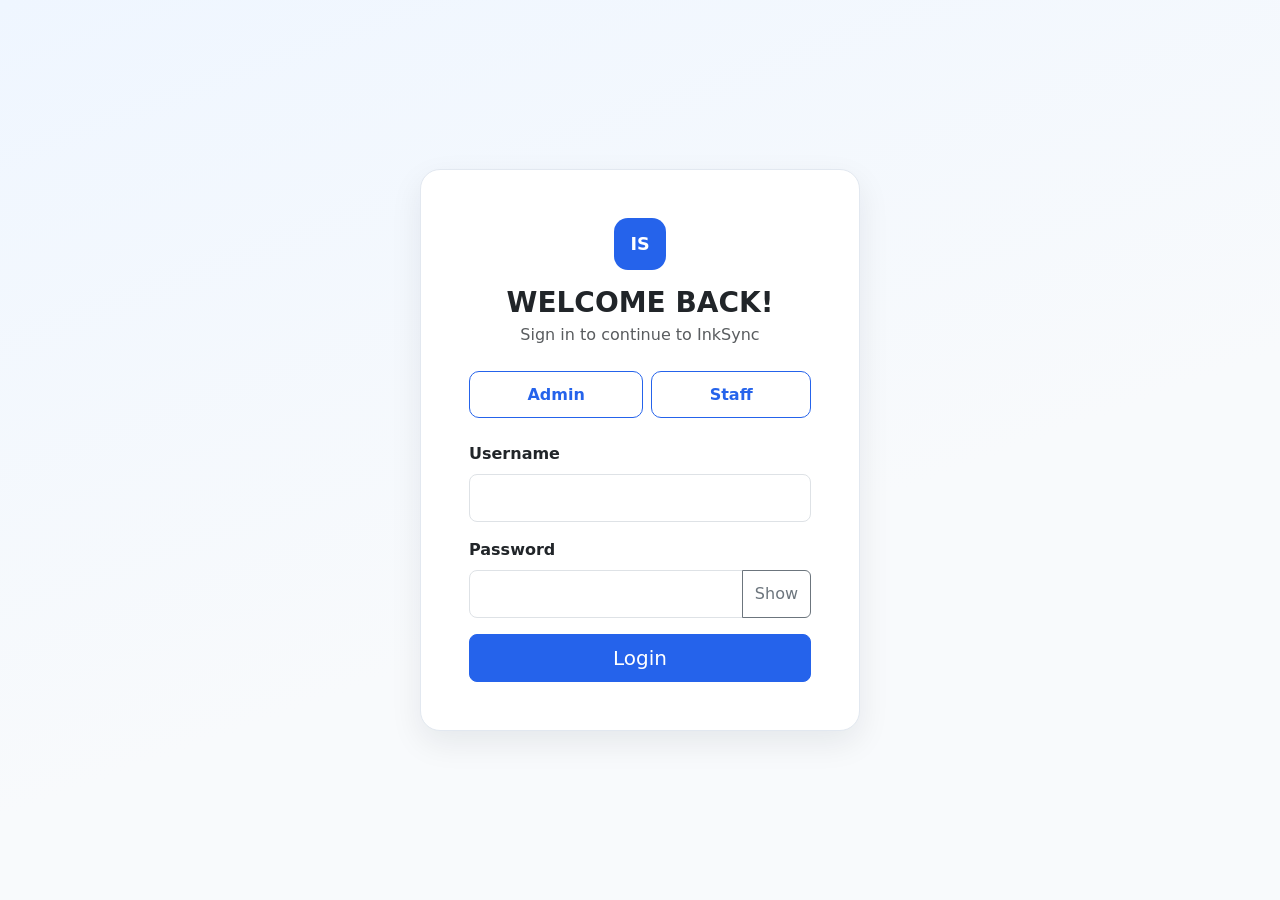
==== frontend/html/dashboard.html @ 759f875b "login page" ====
<!DOCTYPE html>
<html lang="en">
<head>
  <meta charset="UTF-8">
  <meta name="viewport" content="width=device-width, initial-scale=1">
  <title>InkSync</title>
  <link href="https://cdn.jsdelivr.net/npm/bootstrap@5.3.3/dist/css/bootstrap.min.css" rel="stylesheet">
  <link href="../css/style.css" rel="stylesheet">
</head>
<body>
  <header class="navbar bg-white border-bottom sticky-top px-3">
    <button class="btn d-md-none" type="button" data-bs-toggle="offcanvas" data-bs-target="#sidebar" aria-controls="sidebar" aria-label="Open navigation">&#9776;</button>
    <a class="navbar-brand fw-bold text-primary" href="#">InkSync</a>
    <span class="ms-auto text-muted small">Order Tracking Board</span>
  </header>

  <div class="container-fluid">
    <div class="row">
      <nav id="sidebar" class="offcanvas-md offcanvas-start col-md-3 col-lg-2 bg-dark text-white p-0" tabindex="-1" aria-label="Main navigation">
        <div class="offcanvas-header">
          <span class="fw-bold">InkSync</span>
          <button type="button" class="btn-close btn-close-white" data-bs-dismiss="offcanvas" data-bs-target="#sidebar" aria-label="Close navigation"></button>
        </div>
        <div class="offcanvas-body d-flex flex-column">
  <ul class="nav flex-column w-100">
    <li class="nav-item"><a class="nav-link text-white" href="#">Dashboard</a></li>
    <li class="nav-item"><a class="nav-link text-white" href="#">Order Logs</a></li>
  </ul>
  <div class="mt-auto pt-3 border-top border-secondary w-100">
    <div class="small mb-2">Signed in as <span id="userRole" class="badge bg-primary"></span></div>
    <button type="button" id="logoutBtn" class="btn btn-outline-light btn-sm w-100">Logout</button>
  </div>
</div>
      </nav>

      <main class="col-md-9 col-lg-10 p-4">
        <h1 class="h4">Dashboard</h1>
        <p class="text-muted">Main content goes here.</p>
      </main>
    </div>
  </div>

  <script src="https://cdn.jsdelivr.net/npm/bootstrap@5.3.3/dist/js/bootstrap.bundle.min.js"></script>
  <script src="../js/dashboard.js"></script>
</body>
</html>
---- frontend/css/style.css ----
@media (min-width: 768px) {
  #sidebar {
    min-height: calc(100vh - 56px);
  }
}

.btn-primary {
  --bs-btn-bg: #2563eb;
  --bs-btn-border-color: #2563eb;
  --bs-btn-hover-bg: #1d4ed8;
  --bs-btn-hover-border-color: #1d4ed8;
  --bs-btn-active-bg: #1e40af;
  --bs-btn-active-border-color: #1e40af;
  --bs-btn-disabled-bg: #2563eb;
  --bs-btn-disabled-border-color: #2563eb;
}

.btn-outline-primary {
  --bs-btn-color: #2563eb;
  --bs-btn-border-color: #2563eb;
  --bs-btn-hover-bg: #2563eb;
  --bs-btn-hover-border-color: #2563eb;
  --bs-btn-active-bg: #2563eb;
  --bs-btn-active-border-color: #2563eb;
}

.text-primary {
  color: #2563eb !important;
}

.login-body {
  background: linear-gradient(160deg, #eff6ff 0%, #f8fafc 60%);
}

.login-card {
  max-width: 440px;
  border: 1px solid #e2e8f0;
  border-radius: 20px;
  box-shadow: 0 12px 32px rgba(15, 23, 42, 0.08);
}

.brand-mark {
  width: 52px;
  height: 52px;
  border-radius: 14px;
  background: #2563eb;
  color: #fff;
  font-weight: 800;
  font-size: 1.1rem;
  display: flex;
  align-items: center;
  justify-content: center;
}

.role-btn {
  padding: 0.65rem 0.5rem;
  font-weight: 600;
  border-radius: 10px;
}
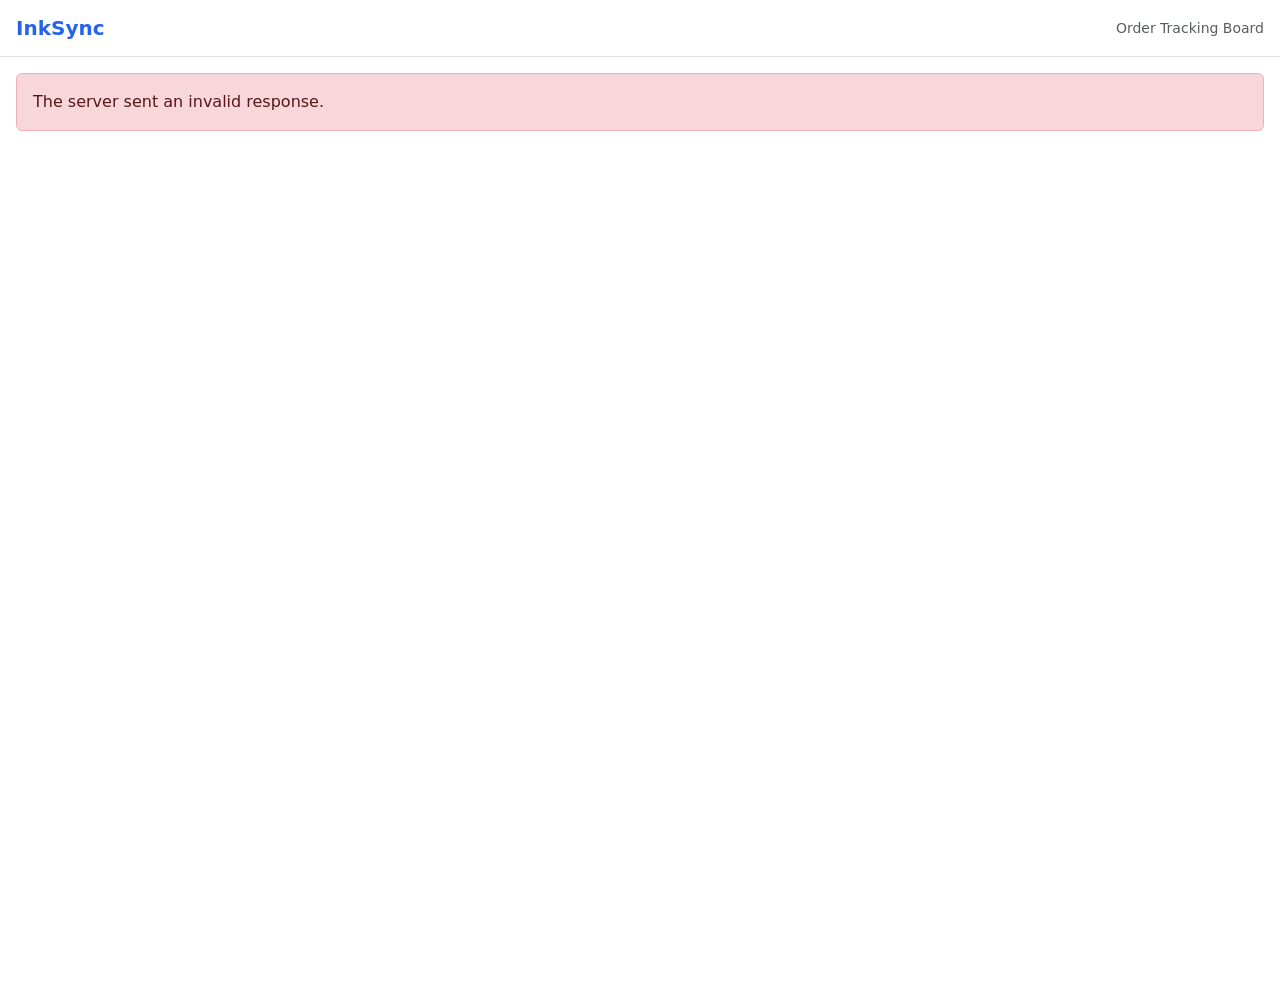
==== commit f3d554aa: "sprint 1" ====
--- a/frontend/html/dashboard.html
+++ b/frontend/html/dashboard.html
@@ -11,36 +11,72 @@
   <header class="navbar bg-white border-bottom sticky-top px-3">
     <button class="btn d-md-none" type="button" data-bs-toggle="offcanvas" data-bs-target="#sidebar" aria-controls="sidebar" aria-label="Open navigation">&#9776;</button>
     <a class="navbar-brand fw-bold text-primary" href="#">InkSync</a>
-    <span class="ms-auto text-muted small">Order Tracking Board</span>
+    <span id="pageTitle" class="ms-auto text-muted small">Order Tracking Board</span>
   </header>
 
-  <div class="container-fluid">
+  <div id="pageError" class="alert alert-danger d-none m-3" role="alert"></div>
+<div id="app" class="container-fluid invisible">
     <div class="row">
       <nav id="sidebar" class="offcanvas-md offcanvas-start col-md-3 col-lg-2 bg-dark text-white p-0" tabindex="-1" aria-label="Main navigation">
         <div class="offcanvas-header">
           <span class="fw-bold">InkSync</span>
           <button type="button" class="btn-close btn-close-white" data-bs-dismiss="offcanvas" data-bs-target="#sidebar" aria-label="Close navigation"></button>
         </div>
-        <div class="offcanvas-body d-flex flex-column">
-  <ul class="nav flex-column w-100">
-    <li class="nav-item"><a class="nav-link text-white" href="#">Dashboard</a></li>
-    <li class="nav-item"><a class="nav-link text-white" href="#">Order Logs</a></li>
-  </ul>
-  <div class="mt-auto pt-3 border-top border-secondary w-100">
-    <div class="small mb-2">Signed in as <span id="userRole" class="badge bg-primary"></span></div>
-    <button type="button" id="logoutBtn" class="btn btn-outline-light btn-sm w-100">Logout</button>
-  </div>
-</div>
+        <div class="offcanvas-body d-flex flex-column px-3 pb-3">
+          <ul class="nav flex-column w-100">
+            <li class="nav-item"><a class="nav-link text-white active" href="#" data-section="dashboard">Dashboard</a></li>
+            <li class="nav-item"><a class="nav-link text-white" href="#" data-section="orders">Order Logs</a></li>
+            <li class="nav-item admin-only d-none"><a class="nav-link text-white" href="#" data-section="revenue">Revenue &amp; Reports</a></li>
+            <li class="nav-item admin-only d-none"><a class="nav-link text-white" href="#" data-section="users">User Management</a></li>
+          </ul>
+          <div class="mt-auto pt-3 border-top border-secondary w-100">
+            <div class="small mb-2">Signed in as <span id="userRole" class="badge bg-primary"></span></div>
+            <button type="button" id="logoutBtn" class="btn btn-outline-light btn-sm w-100">Logout</button>
+          </div>
+        </div>
       </nav>
 
       <main class="col-md-9 col-lg-10 p-4">
-        <h1 class="h4">Dashboard</h1>
-        <p class="text-muted">Main content goes here.</p>
+        <section id="section-dashboard" data-title="Order Tracking Board">
+          <h1 class="h4 mb-3">Order Tracking Board</h1>
+          <div class="row g-3">
+            <div class="col-sm-6 col-xl-3">
+              <div class="card"><div class="card-body"><div class="text-muted small">Pending</div><div class="h3 mb-0">3</div></div></div>
+            </div>
+            <div class="col-sm-6 col-xl-3">
+              <div class="card"><div class="card-body"><div class="text-muted small">Approved</div><div class="h3 mb-0">2</div></div></div>
+            </div>
+            <div class="col-sm-6 col-xl-3">
+              <div class="card"><div class="card-body"><div class="text-muted small">In Production</div><div class="h3 mb-0">4</div></div></div>
+            </div>
+            <div class="col-sm-6 col-xl-3">
+              <div class="card"><div class="card-body"><div class="text-muted small">Completed</div><div class="h3 mb-0">5</div></div></div>
+            </div>
+          </div>
+        </section>
+
+        <section id="section-orders" class="d-none" data-title="Order Logs">
+          <h1 class="h4 mb-3">Order Logs</h1>
+          <p class="text-muted">The list of logged orders will appear here.</p>
+        </section>
+
+        <section id="section-revenue" class="d-none" data-title="Revenue &amp; Reports">
+          <h1 class="h4 mb-3">Revenue &amp; Reports</h1>
+          <p class="text-muted">Daily and monthly revenue reports will appear here.</p>
+        </section>
+
+        <section id="section-users" class="d-none" data-title="User Management">
+          <h1 class="h4 mb-3">User Management</h1>
+          <p class="text-muted">Staff account management will appear here.</p>
+        </section>
       </main>
     </div>
   </div>
 
-  <script src="https://cdn.jsdelivr.net/npm/bootstrap@5.3.3/dist/js/bootstrap.bundle.min.js"></script>
-  <script src="../js/dashboard.js"></script>
+ <script src="https://cdn.jsdelivr.net/npm/bootstrap@5.3.3/dist/js/bootstrap.bundle.min.js"></script>
+<script src="../js/config.js"></script>
+<script src="../js/api.js"></script>
+<script src="../js/auth.js"></script>
+<script src="../js/dashboard.js"></script>
 </body>
 </html>
--- a/frontend/css/style.css
+++ b/frontend/css/style.css
@@ -56,4 +56,16 @@
   padding: 0.65rem 0.5rem;
   font-weight: 600;
   border-radius: 10px;
+}
+
+#sidebar .nav-link {
+  border-radius: 6px;
+}
+
+#sidebar .nav-link:hover {
+  background-color: #1e293b;
+}
+
+#sidebar .nav-link.active {
+  background-color: #2563eb;
 }
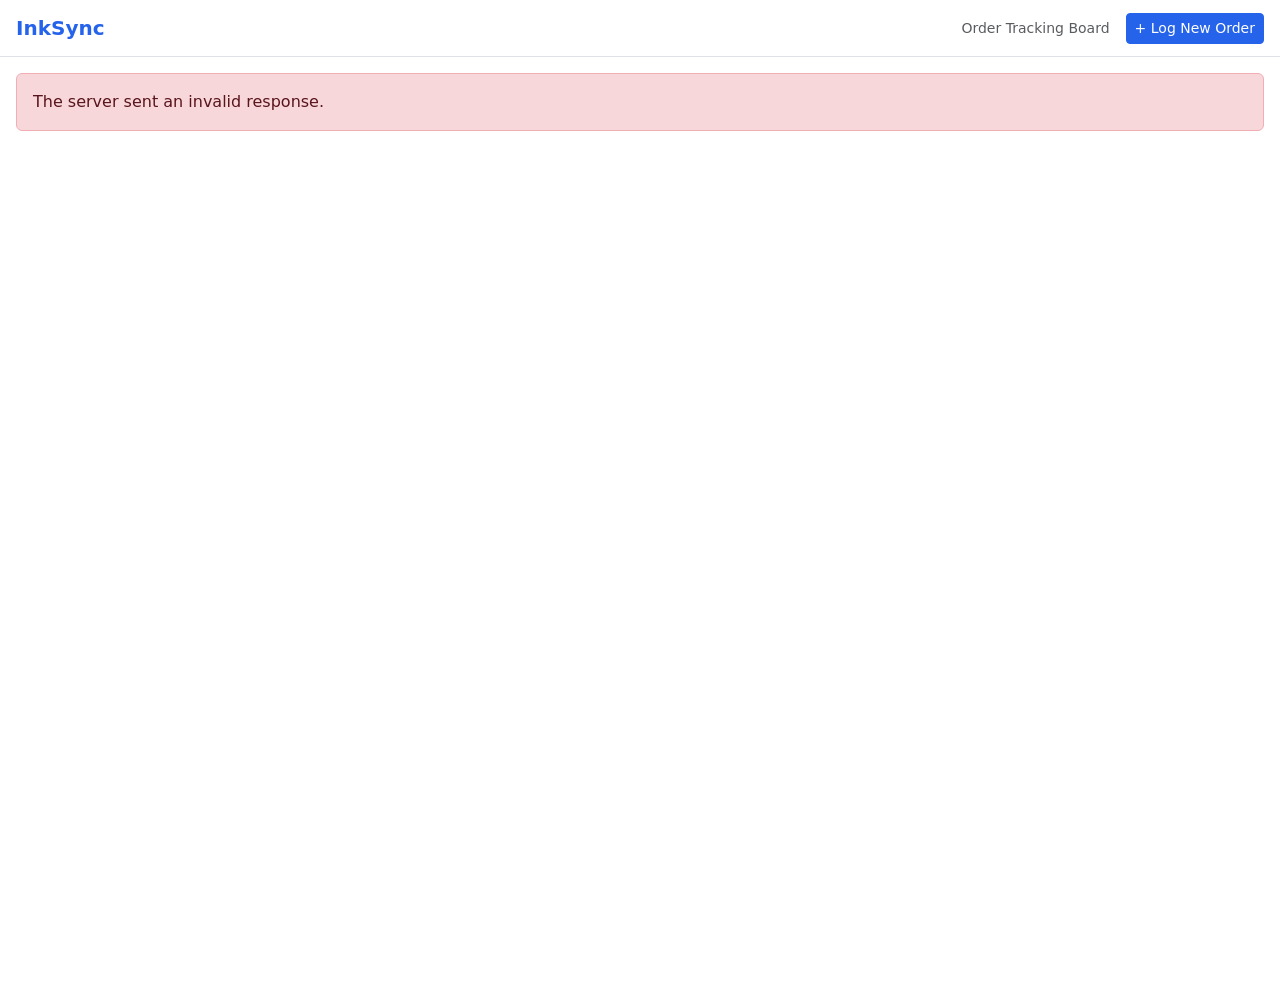
==== commit f10c22d2: "up until revenue and reports page" ====
--- a/frontend/html/dashboard.html
+++ b/frontend/html/dashboard.html
@@ -12,6 +12,7 @@
     <button class="btn d-md-none" type="button" data-bs-toggle="offcanvas" data-bs-target="#sidebar" aria-controls="sidebar" aria-label="Open navigation">&#9776;</button>
     <a class="navbar-brand fw-bold text-primary" href="#">InkSync</a>
     <span id="pageTitle" class="ms-auto text-muted small">Order Tracking Board</span>
+    <button type="button" id="newOrderBtn" class="btn btn-primary btn-sm ms-3">+ Log New Order</button>
   </header>
 
   <div id="pageError" class="alert alert-danger d-none m-3" role="alert"></div>
@@ -30,53 +31,438 @@
             <li class="nav-item admin-only d-none"><a class="nav-link text-white" href="#" data-section="users">User Management</a></li>
           </ul>
           <div class="mt-auto pt-3 border-top border-secondary w-100">
-            <div class="small mb-2">Signed in as <span id="userRole" class="badge bg-primary"></span></div>
-            <button type="button" id="logoutBtn" class="btn btn-outline-light btn-sm w-100">Logout</button>
-          </div>
+  <button type="button" id="profileOpenBtn" class="btn profile-btn w-100 d-flex align-items-center gap-2 text-start" aria-haspopup="dialog">
+    <span id="profileAvatar" class="profile-avatar" aria-hidden="true"></span>
+    <span class="flex-grow-1 text-truncate">
+      <span id="profileName" class="d-block fw-semibold text-truncate"></span>
+      <span id="profileRoleBadge" class="badge bg-primary"></span>
+    </span>
+  </button>
+</div>
         </div>
       </nav>
 
       <main class="col-md-9 col-lg-10 p-4">
         <section id="section-dashboard" data-title="Order Tracking Board">
-          <h1 class="h4 mb-3">Order Tracking Board</h1>
-          <div class="row g-3">
-            <div class="col-sm-6 col-xl-3">
-              <div class="card"><div class="card-body"><div class="text-muted small">Pending</div><div class="h3 mb-0">3</div></div></div>
+  <div class="d-flex justify-content-between align-items-center mb-3">
+    <h1 class="h4 mb-0">Order Tracking Board</h1>
+    <button type="button" id="refreshBoardBtn" class="btn btn-outline-secondary btn-sm">Refresh</button>
+  </div>
+
+  <div id="boardColumns">
+    <div class="text-center text-muted py-5">
+      <span class="spinner-border spinner-border-sm me-2" role="status" aria-hidden="true"></span>Loading board...
+    </div>
+  </div>
+</section>
+
+        <section id="section-orders" class="d-none" data-title="Order Logs">
+  <div class="d-flex justify-content-between align-items-center mb-3">
+    <h1 class="h4 mb-0">Order Logs</h1>
+    <button type="button" id="refreshOrdersBtn" class="btn btn-outline-secondary btn-sm">Refresh</button>
+  </div>
+
+  <div id="orderToolbar" class="row g-2 mb-3 d-none">
+    <div class="col-12 col-md">
+      <label for="orderSearch" class="visually-hidden">Search orders</label>
+      <input type="search" id="orderSearch" class="form-control" placeholder="Search by name, order no., phone or service..." autocomplete="off">
+    </div>
+    <div class="col-8 col-md-auto">
+      <label for="orderStatusFilter" class="visually-hidden">Filter by status</label>
+      <select id="orderStatusFilter" class="form-select">
+        <option value="">All statuses</option>
+        <option value="pending">Pending</option>
+        <option value="approved">Approved</option>
+        <option value="in_production">In Production</option>
+        <option value="completed">Completed</option>
+      </select>
+    </div>
+    <div class="col-4 col-md-auto">
+      <button type="button" id="clearFiltersBtn" class="btn btn-outline-secondary w-100 d-none">Clear</button>
+    </div>
+  </div>
+
+  <div id="orderListMessage"></div>
+
+  <div id="orderListWrap" class="card d-none">
+    <div class="table-responsive">
+      <table class="table table-hover align-middle mb-0">
+        <thead>
+          <tr>
+            <th scope="col">Order No.</th>
+            <th scope="col">Customer</th>
+            <th scope="col">Service</th>
+            <th scope="col" class="text-end">Total</th>
+            <th scope="col">Date</th>
+            <th scope="col">Status</th>
+          </tr>
+        </thead>
+        <tbody id="orderListBody"></tbody>
+      </table>
+    </div>
+    <div class="card-footer bg-white d-flex flex-wrap justify-content-between align-items-center gap-2">
+      <span id="orderListSummary" class="small text-muted"></span>
+      <nav aria-label="Order list pages">
+        <div class="btn-group btn-group-sm">
+          <button type="button" id="orderPrevBtn" class="btn btn-outline-secondary">Previous</button>
+          <span id="orderPageLabel" class="btn btn-light disabled">Page 1 of 1</span>
+          <button type="button" id="orderNextBtn" class="btn btn-outline-secondary">Next</button>
+        </div>
+      </nav>
+    </div>
+    <div id="orderListNote" class="form-text px-3 pb-2 d-none">Only the 50 most recent orders are loaded.</div>
+  </div>
+</section>
+
+<section id="section-revenue" class="d-none" data-title="Revenue &amp; Reports">
+  <div class="d-flex justify-content-between align-items-center mb-3">
+    <h1 class="h4 mb-0">Revenue &amp; Reports</h1>
+    <button type="button" id="refreshRevenueBtn" class="btn btn-outline-secondary btn-sm">Refresh</button>
+  </div>
+
+  <div id="revenueMessage"></div>
+
+  <div id="revenueContent" class="d-none">
+    <div id="revenueKpis" class="row g-3 mb-3"></div>
+
+    <div class="row g-3 mb-3">
+      <div class="col-lg-7">
+        <div class="card h-100">
+          <div class="card-body">
+            <div class="d-flex flex-wrap justify-content-between align-items-center gap-2 mb-1">
+              <h2 class="h6 mb-0">Revenue trend</h2>
+              <div class="btn-group btn-group-sm" role="group" aria-label="Chart period">
+                <button type="button" class="btn btn-outline-primary active" data-chart-mode="daily" aria-pressed="true">Daily</button>
+                <button type="button" class="btn btn-outline-primary" data-chart-mode="monthly" aria-pressed="false">Monthly</button>
+              </div>
             </div>
-            <div class="col-sm-6 col-xl-3">
-              <div class="card"><div class="card-body"><div class="text-muted small">Approved</div><div class="h3 mb-0">2</div></div></div>
-            </div>
-            <div class="col-sm-6 col-xl-3">
-              <div class="card"><div class="card-body"><div class="text-muted small">In Production</div><div class="h3 mb-0">4</div></div></div>
-            </div>
-            <div class="col-sm-6 col-xl-3">
-              <div class="card"><div class="card-body"><div class="text-muted small">Completed</div><div class="h3 mb-0">5</div></div></div>
-            </div>
+            <p id="chartCaption" class="small text-muted"></p>
+            <div id="revenueChart"></div>
           </div>
-        </section>
-
-        <section id="section-orders" class="d-none" data-title="Order Logs">
-          <h1 class="h4 mb-3">Order Logs</h1>
-          <p class="text-muted">The list of logged orders will appear here.</p>
-        </section>
-
-        <section id="section-revenue" class="d-none" data-title="Revenue &amp; Reports">
-          <h1 class="h4 mb-3">Revenue &amp; Reports</h1>
-          <p class="text-muted">Daily and monthly revenue reports will appear here.</p>
-        </section>
-
-        <section id="section-users" class="d-none" data-title="User Management">
-          <h1 class="h4 mb-3">User Management</h1>
-          <p class="text-muted">Staff account management will appear here.</p>
-        </section>
+        </div>
+      </div>
+
+      <div class="col-lg-5">
+        <div class="card h-100">
+          <div class="card-body">
+            <h2 class="h6 mb-1">Completed orders by source</h2>
+            <p class="small text-muted">Based on the latest 50 orders.</p>
+            <div id="sourceBreakdown"></div>
+          </div>
+        </div>
+      </div>
+    </div>
+
+    <div class="card">
+      <div class="card-header bg-white fw-semibold">Recently completed orders</div>
+      <div id="ledgerWrap"></div>
+    </div>
+  </div>
+</section>
+
+<section id="section-users" class="d-none" data-title="User Management">
+  <div class="d-flex flex-wrap justify-content-between align-items-center gap-2 mb-3">
+    <h1 class="h4 mb-0">User Management</h1>
+    <div class="d-flex gap-2">
+      <button type="button" id="refreshStaffBtn" class="btn btn-outline-secondary btn-sm">Refresh</button>
+      <a href="create-staff.html" class="btn btn-primary btn-sm">+ Create Staff Account</a>
+    </div>
+  </div>
+
+  <div id="staffListMessage"></div>
+
+  <div id="staffListWrap" class="card d-none">
+    <div class="table-responsive">
+      <table class="table align-middle mb-0">
+        <thead>
+          <tr>
+            <th scope="col">Name</th>
+            <th scope="col">Username</th>
+            <th scope="col">Status</th>
+            <th scope="col">Created</th>
+            <th scope="col" class="text-end">Action</th>
+          </tr>
+        </thead>
+        <tbody id="staffListBody"></tbody>
+      </table>
+    </div>
+  </div>
+</section>
+
       </main>
     </div>
   </div>
 
- <script src="https://cdn.jsdelivr.net/npm/bootstrap@5.3.3/dist/js/bootstrap.bundle.min.js"></script>
+<div class="modal fade" id="orderDetailModal" tabindex="-1" aria-labelledby="orderDetailTitle" aria-hidden="true">
+  <div class="modal-dialog modal-dialog-scrollable">
+    <div class="modal-content">
+      <div class="modal-header">
+        <h2 class="modal-title h5" id="orderDetailTitle">Order</h2>
+        <button type="button" class="btn-close" data-bs-dismiss="modal" aria-label="Close"></button>
+      </div>
+      <div class="modal-body" id="orderDetailBody"></div>
+      <div class="modal-footer">
+        <button type="button" class="btn btn-outline-secondary" data-bs-dismiss="modal">Close</button>
+      </div>
+    </div>
+  </div>
+</div>
+
+<div class="modal fade" id="moveConfirmModal" tabindex="-1" aria-labelledby="moveConfirmTitle" aria-hidden="true">
+  <div class="modal-dialog modal-dialog-centered">
+    <div class="modal-content">
+      <div class="modal-header">
+        <h2 class="modal-title h5" id="moveConfirmTitle">Move order?</h2>
+        <button type="button" class="btn-close" data-bs-dismiss="modal" aria-label="Close"></button>
+      </div>
+      <div class="modal-body">
+        <div id="moveConfirmError" class="alert alert-danger d-none" role="alert"></div>
+        <p id="moveConfirmText" class="mb-0"></p>
+      </div>
+      <div class="modal-footer">
+        <button type="button" class="btn btn-outline-secondary" data-bs-dismiss="modal">Cancel</button>
+        <button type="button" id="moveConfirmBtn" class="btn btn-primary">Confirm</button>
+      </div>
+    </div>
+  </div>
+</div>
+
+<div class="modal fade" id="profileModal" tabindex="-1" aria-labelledby="profileModalTitle" aria-hidden="true">
+  <div class="modal-dialog modal-dialog-centered modal-sm">
+    <div class="modal-content">
+      <div class="modal-header">
+        <h2 class="modal-title h5" id="profileModalTitle">My Profile</h2>
+        <button type="button" class="btn-close" data-bs-dismiss="modal" aria-label="Close"></button>
+      </div>
+      <div class="modal-body">
+        <div class="text-center mb-3">
+          <span id="profileModalAvatar" class="profile-avatar profile-avatar-lg" aria-hidden="true"></span>
+          <div id="profileModalName" class="fw-bold mt-2"></div>
+        </div>
+        <dl class="row mb-0">
+          <dt class="col-5 fw-normal text-muted">Account type</dt>
+          <dd id="profileAccountType" class="col-7"></dd>
+          <dt class="col-5 fw-normal text-muted">Position</dt>
+          <dd id="profilePosition" class="col-7"></dd>
+          <dt class="col-5 fw-normal text-muted">Username</dt>
+          <dd id="profileUsername" class="col-7 mb-0"></dd>
+        </dl>
+      </div>
+      <div class="modal-footer">
+        <button type="button" class="btn btn-outline-secondary" data-bs-dismiss="modal">Close</button>
+        <button type="button" id="profileLogoutBtn" class="btn btn-primary">Logout</button>
+      </div>
+    </div>
+  </div>
+</div>
+
+<div class="modal fade" id="deactivateModal" tabindex="-1" aria-labelledby="deactivateTitle" aria-hidden="true">
+  <div class="modal-dialog modal-dialog-centered">
+    <div class="modal-content">
+      <div class="modal-header">
+        <h2 class="modal-title h5" id="deactivateTitle">Deactivate account?</h2>
+        <button type="button" class="btn-close" data-bs-dismiss="modal" aria-label="Close"></button>
+      </div>
+      <div class="modal-body">
+        <div id="deactivateError" class="alert alert-danger d-none" role="alert"></div>
+        <p id="deactivateText" class="mb-0"></p>
+      </div>
+      <div class="modal-footer">
+        <button type="button" class="btn btn-outline-secondary" data-bs-dismiss="modal">Cancel</button>
+        <button type="button" id="deactivateConfirmBtn" class="btn btn-danger">Deactivate</button>
+      </div>
+    </div>
+  </div>
+</div>  
+
+<div class="modal fade" id="profileModal" tabindex="-1" aria-labelledby="profileModalTitle" aria-hidden="true">
+  <div class="modal-dialog modal-dialog-centered modal-sm">
+    <div class="modal-content">
+      <div class="modal-header">
+        <h2 class="modal-title h5" id="profileModalTitle">My Profile</h2>
+        <button type="button" class="btn-close" data-bs-dismiss="modal" aria-label="Close"></button>
+      </div>
+      <div class="modal-body">
+        <div class="text-center mb-3">
+          <span id="profileModalAvatar" class="profile-avatar profile-avatar-lg" aria-hidden="true"></span>
+          <div id="profileModalName" class="fw-bold mt-2"></div>
+        </div>
+        <dl class="row mb-0">
+          <dt class="col-5 fw-normal text-muted">Account type</dt>
+          <dd id="profileAccountType" class="col-7"></dd>
+          <dt class="col-5 fw-normal text-muted">Position</dt>
+          <dd id="profilePosition" class="col-7"></dd>
+          <dt class="col-5 fw-normal text-muted">Username</dt>
+          <dd id="profileUsername" class="col-7 mb-0"></dd>
+        </dl>
+      </div>
+      <div class="modal-footer">
+        <button type="button" class="btn btn-outline-secondary" data-bs-dismiss="modal">Close</button>
+        <button type="button" id="profileLogoutBtn" class="btn btn-primary">Logout</button>
+      </div>
+    </div>
+  </div>
+</div>
+
+<div class="modal fade" id="deactivateModal" tabindex="-1" aria-labelledby="deactivateTitle" aria-hidden="true">
+  <div class="modal-dialog modal-dialog-centered">
+    <div class="modal-content">
+      <div class="modal-header">
+        <h2 class="modal-title h5" id="deactivateTitle">Deactivate account?</h2>
+        <button type="button" class="btn-close" data-bs-dismiss="modal" aria-label="Close"></button>
+      </div>
+      <div class="modal-body">
+        <div id="deactivateError" class="alert alert-danger d-none" role="alert"></div>
+        <p id="deactivateText" class="mb-0"></p>
+      </div>
+      <div class="modal-footer">
+        <button type="button" class="btn btn-outline-secondary" data-bs-dismiss="modal">Cancel</button>
+        <button type="button" id="deactivateConfirmBtn" class="btn btn-danger">Deactivate</button>
+      </div>
+    </div>
+  </div>
+</div>
+
+<div class="toast-container position-fixed bottom-0 end-0 p-3">
+  <div id="appToast" class="toast align-items-center border-0" role="status" aria-live="polite" aria-atomic="true">
+    <div class="d-flex">
+      <div id="appToastBody" class="toast-body"></div>
+      <button type="button" class="btn-close btn-close-white me-2 m-auto" data-bs-dismiss="toast" aria-label="Close"></button>
+    </div>
+  </div>
+</div>
+
+<div class="offcanvas offcanvas-end" tabindex="-1" id="orderDrawer" aria-labelledby="orderDrawerTitle">
+  <div class="offcanvas-header border-bottom">
+    <h2 class="offcanvas-title h5" id="orderDrawerTitle">Log New Order</h2>
+    <button type="button" class="btn-close" data-bs-dismiss="offcanvas" aria-label="Close"></button>
+  </div>
+
+  <div class="offcanvas-body">
+    <div id="orderFormError" class="alert alert-danger d-none" role="alert"></div>
+
+    <form id="orderForm" novalidate>
+      <div class="mb-3">
+        <label for="customerName" class="form-label fw-semibold">Customer name</label>
+        <input type="text" id="customerName" name="customer_name" class="form-control" maxlength="120" autocomplete="off">
+        <div class="invalid-feedback" data-error-for="customer_name"></div>
+      </div>
+
+      <div class="row g-3 mb-1">
+        <div class="col-sm-6">
+          <label for="customerPhone" class="form-label fw-semibold">Phone number</label>
+          <input type="tel" id="customerPhone" name="customer_phone" class="form-control" maxlength="30" placeholder="09XX XXX XXXX" autocomplete="off">
+          <div class="invalid-feedback" data-error-for="customer_phone"></div>
+        </div>
+        <div class="col-sm-6">
+          <label for="customerEmail" class="form-label fw-semibold">Email</label>
+          <input type="email" id="customerEmail" name="customer_email" class="form-control" maxlength="150" autocomplete="off">
+          <div class="invalid-feedback" data-error-for="customer_email"></div>
+        </div>
+      </div>
+      <div class="form-text mb-3">Enter at least a phone number or an email.</div>
+
+      <fieldset class="mb-3">
+        <legend class="fs-6 fw-semibold mb-2">Order source</legend>
+        <div id="channelOptions"></div>
+        <div class="invalid-feedback" data-error-for="order_channel"></div>
+      </fieldset>
+
+      <div class="mb-3">
+        <label for="serviceType" class="form-label fw-semibold">Printing service</label>
+        <select id="serviceType" name="service_type" class="form-select"></select>
+        <div class="invalid-feedback" data-error-for="service_type"></div>
+        <div id="serviceOtherBox" class="mt-2 d-none">
+          <input type="text" id="serviceOther" name="service_other" class="form-control" maxlength="80" placeholder="Please Specify" aria-label="Other printing service">
+          <div class="invalid-feedback" data-error-for="service_other"></div>
+        </div>
+      </div>
+
+      <div class="row g-3 mb-3">
+        <div class="col-sm-5">
+          <label for="quantity" class="form-label fw-semibold">Quantity</label>
+          <input type="text" inputmode="numeric" id="quantity" name="quantity" class="form-control num" placeholder="50" autocomplete="off">
+          <div class="invalid-feedback" data-error-for="quantity"></div>
+        </div>
+        <div class="col-sm-7">
+          <label for="unitPrice" class="form-label fw-semibold">Unit price</label>
+          <div class="input-group">
+            <span class="input-group-text">₱</span>
+            <input type="text" inputmode="decimal" id="unitPrice" name="unit_price" class="form-control num" placeholder="0.00" autocomplete="off">
+          </div>
+          <div class="invalid-feedback" data-error-for="unit_price"></div>
+        </div>
+      </div>
+
+      <div class="mb-3">
+        <label for="dueDate" class="form-label fw-semibold">Due date</label>
+        <input type="date" id="dueDate" name="due_date" class="form-control">
+        <div class="invalid-feedback" data-error-for="due_date"></div>
+      </div>
+
+      <fieldset class="mb-3">
+        <legend class="fs-6 fw-semibold mb-2">Delivery or pickup</legend>
+        <div class="form-check form-check-inline">
+          <input class="form-check-input" type="radio" name="fulfillment_method" id="fulfillPickup" value="pickup" checked>
+          <label class="form-check-label" for="fulfillPickup">Pickup</label>
+        </div>
+        <div class="form-check form-check-inline">
+          <input class="form-check-input" type="radio" name="fulfillment_method" id="fulfillDelivery" value="delivery">
+          <label class="form-check-label" for="fulfillDelivery">Delivery</label>
+        </div>
+        <div id="addressBox" class="mt-2 d-none">
+          <label for="deliveryAddress" class="form-label">Delivery address</label>
+          <textarea id="deliveryAddress" name="delivery_address" class="form-control" rows="2" maxlength="2000"></textarea>
+          <div class="invalid-feedback" data-error-for="delivery_address"></div>
+        </div>
+        <div class="invalid-feedback" data-error-for="fulfillment_method"></div>
+      </fieldset>
+
+      <div class="mb-3">
+        <div class="form-check form-switch">
+          <input class="form-check-input" type="checkbox" role="switch" id="applyDiscount" name="apply_discount">
+          <label class="form-check-label fw-semibold" for="applyDiscount">Apply discount (optional)</label>
+        </div>
+        <div id="discountBox" class="mt-2 d-none">
+          <div class="input-group">
+            <span class="input-group-text">₱</span>
+            <input type="text" inputmode="decimal" id="discountAmount" name="discount_amount" class="form-control num" placeholder="0.00" aria-label="Discount amount" autocomplete="off">
+          </div>
+          <div class="invalid-feedback" data-error-for="discount_amount"></div>
+        </div>
+      </div>
+
+      <div class="mb-3">
+        <label for="description" class="form-label fw-semibold">Description (optional)</label>
+        <textarea id="description" name="description" class="form-control" rows="3" maxlength="2000" placeholder="Size, paper type, finish, file link..."></textarea>
+        <div class="invalid-feedback" data-error-for="description"></div>
+      </div>
+
+      <div class="d-flex justify-content-between align-items-center bg-light rounded p-3">
+        <span class="fw-semibold">Estimated total</span>
+        <span id="totalPreview" class="fs-5 fw-bold text-primary num">₱0.00</span>
+      </div>
+      <div class="form-text">The final total is calculated by the server.</div>
+    </form>
+  </div>
+
+  <div class="border-top p-3 d-flex justify-content-end gap-2">
+    <button type="button" class="btn btn-outline-secondary" data-bs-dismiss="offcanvas">Cancel</button>
+    <button type="submit" form="orderForm" id="orderSaveBtn" class="btn btn-primary">Save Order</button>
+  </div>
+</div>
+
+<script src="https://cdn.jsdelivr.net/npm/bootstrap@5.3.3/dist/js/bootstrap.bundle.min.js"></script>
 <script src="../js/config.js"></script>
 <script src="../js/api.js"></script>
 <script src="../js/auth.js"></script>
+<script src="../js/ui.js"></script>
+<script src="../js/order-form.js"></script>
+<script src="../js/orders.js"></script>
+<script src="../js/board.js"></script>
+<script src="../js/users.js"></script>
+<script src="../js/revenue.js"></script>
+<script src="../js/profile.js"></script>
 <script src="../js/dashboard.js"></script>
 </body>
 </html>
--- a/frontend/css/style.css
+++ b/frontend/css/style.css
@@ -68,4 +68,96 @@
 
 #sidebar .nav-link.active {
   background-color: #2563eb;
+}
+
+#orderDrawer {
+  --bs-offcanvas-width: 480px;
+  max-width: 100vw;
+}
+
+.num {
+  font-variant-numeric: tabular-nums;
+}
+
+.status-badge {
+  font-weight: 600;
+}
+
+.status-pending {
+  background-color: #fef3c7;
+  color: #b45309;
+}
+
+.status-approved {
+  background-color: #e0f2fe;
+  color: #0369a1;
+}
+
+.status-in_production {
+  background-color: #eef2ff;
+  color: #4338ca;
+}
+
+.status-completed {
+  background-color: #dcfce7;
+  color: #15803d;
+}
+
+.order-row {
+  cursor: pointer;
+}
+
+.pre-line {
+  white-space: pre-line;
+}
+
+.board-col {
+  background-color: #eef2f7;
+  border-radius: 12px;
+  min-height: 200px;
+}
+
+.board-card {
+  border-color: #e2e8f0;
+  transition: box-shadow 0.15s, border-color 0.15s;
+}
+
+.board-card:hover {
+  border-color: #93c5fd;
+  box-shadow: 0 4px 14px rgba(37, 99, 235, 0.1);
+}
+
+.profile-btn {
+  background-color: #1e293b;
+  border: 0;
+  color: #fff;
+}
+
+.profile-btn:hover,
+.profile-btn:focus-visible {
+  background-color: #334155;
+  color: #fff;
+}
+
+.profile-avatar {
+  width: 36px;
+  height: 36px;
+  border-radius: 50%;
+  background-color: #2563eb;
+  color: #fff;
+  font-weight: 700;
+  display: inline-flex;
+  align-items: center;
+  justify-content: center;
+  flex-shrink: 0;
+}
+
+.profile-avatar-lg {
+  width: 64px;
+  height: 64px;
+  font-size: 1.5rem;
+}
+
+.staff-page {
+  max-width: 520px;
 }
